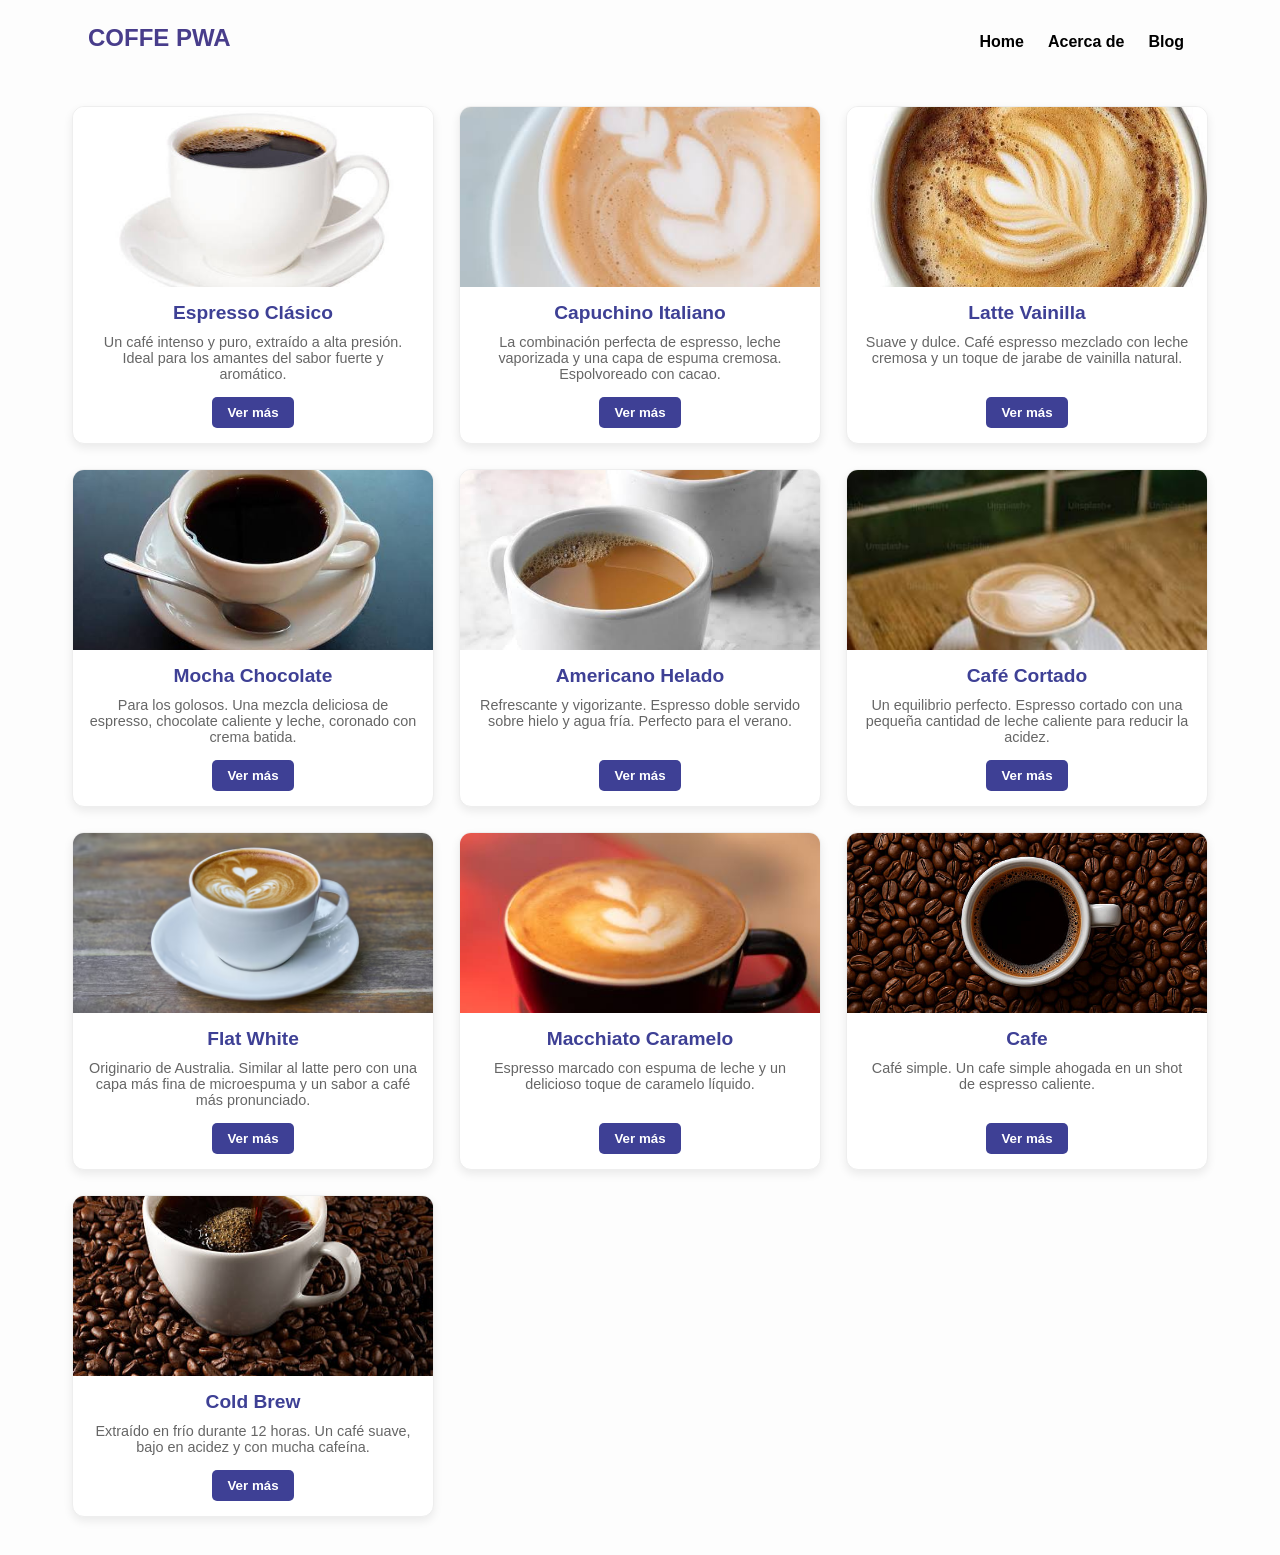
==== index.html @ a1adb663 "Add files via upload" ====
<!DOCTYPE html>
<html lang="es">
<head>
    <meta charset="UTF-8">
    <meta name="viewport" content="width=device-width, initial-scale=1.0">
    <meta http-equiv="X-UA-Compatible" content="ie=edge">

    <link rel="stylesheet" href="css/style.css">
    <link rel="manifest" href="manifest.json">

    <!-- Iconos Apple -->
    <link rel="apple-touch-icon" href="imagenes/icons/icon-72x72.png">
    <link rel="apple-touch-icon" href="imagenes/icons/icon-96x96.png">
    <link rel="apple-touch-icon" href="imagenes/icons/icon-128x128.png">
    <link rel="apple-touch-icon" href="imagenes/icons/icon-144x144.png">
    <link rel="apple-touch-icon" href="imagenes/icons/icon-152x152.png">
    <link rel="apple-touch-icon" href="imagenes/icons/icon-192x192.png">
    <link rel="apple-touch-icon" href="imagenes/icons/icon-384x384.png">
    <link rel="apple-touch-icon" href="imagenes/icons/icon-512x512.png">

    <meta name="apple-mobile-web-app-status-bar-style" content="default">
    <title>Coffe PWA</title>
</head>

<body>

    <main>
        <!-- BARRA DE NAVEGACIÓN -->
        <nav>
            <h1>COFFE PWA</h1>
            <ul class="menu">
                <li>Home</li>
                <li>Acerca de</li>
                <li>Blog</li>
            </ul>
        </nav>

        <!-- CONTENEDOR DE LAS TARJETAS -->
        <section id="contenedor-cafes" class="conteiner">
            <!-- JavaScript insertará las cards aquí -->
        </section>
    </main>

    <script src="js/app.js"></script>
    <script>
    if ('serviceWorker' in navigator) {
        window.addEventListener('load', () => {
            navigator.serviceWorker.register('./serviceworker.js')
                .then(registro => {
                    console.log('Service Worker registrado correctamente');
                })
                .catch(error => {
                    console.log('Error al registrar el Service Worker:', error);
                });
        });
    }
    </script>

</body>
</html>
---- css/style.css ----
* {
    margin: 0;
    padding: 0;
    box-sizing: border-box;
}

body {
    background-color: #fdfdfd;
    font-family: 'Nunito', sans-serif; 
    font-size: 1rem;
}

main {
    max-width: 1200px; 
    margin: auto;
    padding: 0.5rem 2rem; 
}

/* --- BARRA DE NAVEGACIÓN --- */
nav {
    display: flex;
    justify-content: space-between;
    align-items: center;
    padding: 1rem 0;
}

ul {
    list-style: none;
    display: flex;
}

li {
    margin-right: 1.5rem; 
    cursor: pointer;
    font-weight: bold;
}

h1 {
    color: darkslateblue;
    margin-bottom: 0.5rem;
    margin-left: 1rem;
}

/* --- CONTENEDOR DE LAS TARJETAS (GRID) --- */
.conteiner {
    display: grid;
    grid-template-columns: repeat(auto-fill, minmax(280px, 1fr));
    gap: 25px;
    padding: 30px 0;
    justify-content: center;
}

/* --- ESTILOS DE LA TARJETA (CARD) --- */
.card {
    background-color: white;
    border-radius: 12px;
    box-shadow: 0 4px 10px rgba(0, 0, 0, 0.08);
    overflow: hidden;
    transition: transform 0.2s ease, box-shadow 0.2s ease;
    display: flex;
    flex-direction: column;
    border: 1px solid #eee;
}

.card:hover {
    transform: translateY(-5px);
    box-shadow: 0 8px 15px rgba(0, 0, 0, 0.15);
}

.card img {
    width: 100%;
    height: 180px; 
    object-fit: cover; 
}

.card-content {
    padding: 15px;
    text-align: center;
    display: flex;
    flex-direction: column;
    flex-grow: 1; 
}

.card-content h3 {
    margin-top: 0;
    margin-bottom: 10px;
    color: #3e4095;
    font-size: 1.2rem;
}

.card-content p {
    font-size: 0.9rem;
    color: #666;
    margin-bottom: 15px;
    flex-grow: 1; 
    display: -webkit-box;
    -webkit-line-clamp: 3;
    -webkit-box-orient: vertical;
    overflow: hidden;
}

.btn-ver-mas {
    background-color: #3e4095;
    color: white;
    border: none;
    padding: 8px 15px;
    border-radius: 5px;
    cursor: pointer;
    font-weight: bold;
    transition: background 0.3s;
    align-self: center; 
}

.btn-ver-mas:hover {
    background-color: #2a2b6b;
}

.modal {
    display: none;
    position: fixed;
    z-index: 1000;
    left: 0;
    top: 0;
    width: 100%;
    height: 100%;
    background-color: rgba(0, 0, 0, 0.6); 
    justify-content: center;
    align-items: center;
}

.modal.active {
    display: flex;
}

.modal-content {
    background-color: white;
    padding: 30px;
    border-radius: 15px;
    width: 90%;
    max-width: 500px; 
    text-align: center;
    position: relative;
    box-shadow: 0 10px 30px rgba(0, 0, 0, 0.3);
    animation: aparecer 0.3s ease-out;
}

@keyframes aparecer {
    from { transform: scale(0.8); opacity: 0; }
    to { transform: scale(1); opacity: 1; }
}

.modal-content img {
    width: 100%;
    height: 250px;
    object-fit: cover;
    border-radius: 10px;
    margin-bottom: 15px;
}

.modal-content h2 {
    color: #3e4095;
    margin-top: 0;
}

.modal-content p {
    color: #444;
    line-height: 1.6;
    font-size: 1rem;
}

.close-btn {
    position: absolute;
    top: 10px;
    right: 20px;
    font-size: 30px;
    font-weight: bold;
    color: #aaa;
    cursor: pointer;
}

.close-btn:hover {
    color: #333;
}


/* ============================================
   AISLAMIENTO PARA LA PÁGINA DE DETALLE
   ============================================ */

/* 🔒 Contenedor cuadrado fijo — la imagen se adapta a él */
.detalle-wrapper .mitad-imagen {
    flex: 0 0 180px;
    width: 180px;
    height: 180px;
    min-width: 180px;
    min-height: 180px;
    max-width: 180px;
    max-height: 180px;
    overflow: hidden;
    display: flex;
    justify-content: center;
    align-items: center;
    border-radius: 16px;
    background: #f5f5f5;
    box-shadow: 0 4px 12px rgba(0, 0, 0, 0.08);
}

/* 🔥 La imagen se ajusta EXACTAMENTE al contenedor */
.detalle-wrapper .mitad-imagen > img#detalle-img {
    width: 100% !important;
    height: 100% !important;
    min-width: 100% !important;
    min-height: 100% !important;
    max-width: 100% !important;
    max-height: 100% !important;
    object-fit: cover !important;
    object-position: center !important;
    display: block !important;
    margin: 0 !important;
    padding: 0 !important;
    border-radius: 0 !important;
}

/* Reset de h1/h2/h3 dentro del detalle */
.detalle-wrapper h1,
.detalle-wrapper h2,
.detalle-wrapper h3 {
    margin-left: 0;
}

/* Reset de listas dentro del detalle */
.detalle-wrapper ul {
    display: block;
    padding: 0;
    margin: 0;
}

.detalle-wrapper li {
    margin-right: 0;
    cursor: default;
}

/* Responsive */
@media (max-width: 600px) {
    .detalle-wrapper .mitad-imagen {
        flex: 0 0 auto;
        width: 150px;
        height: 150px;
        min-width: 150px;
        min-height: 150px;
        max-width: 150px;
        max-height: 150px;
    }
}
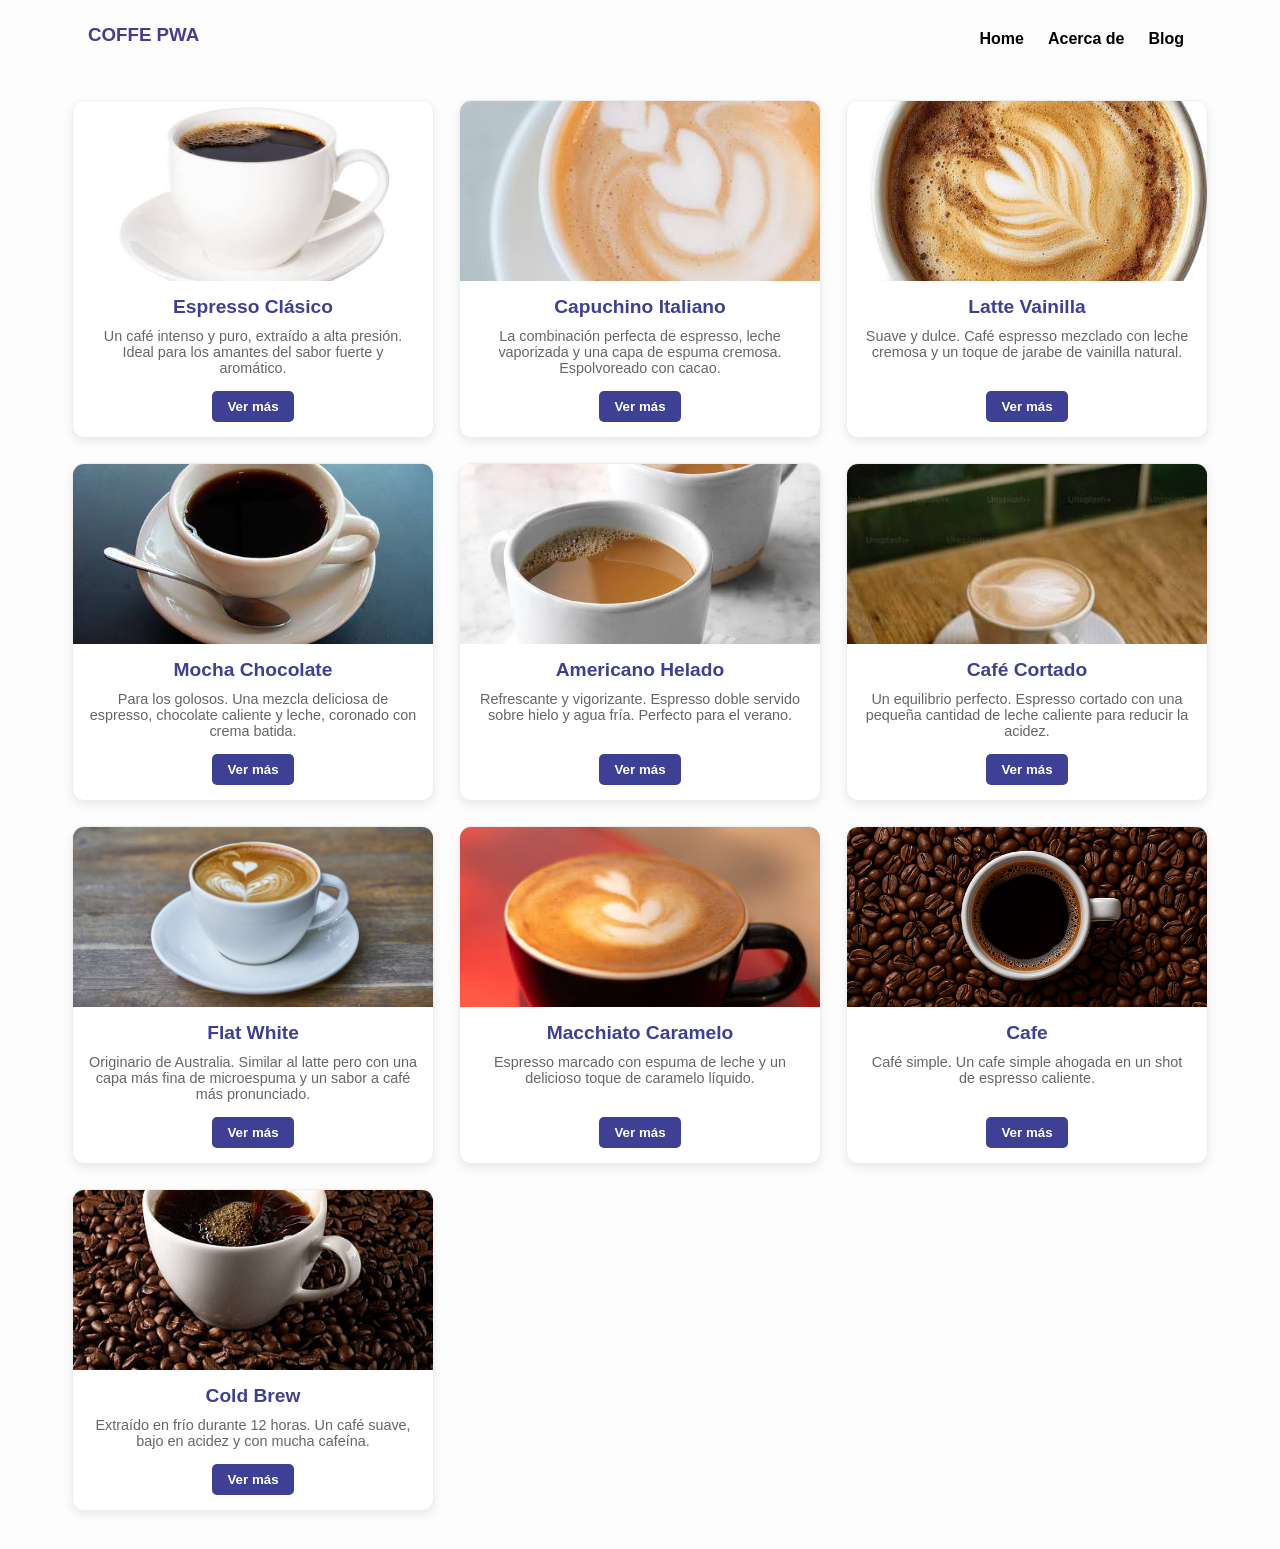
==== commit dfcdab1a: "Add files via upload" ====
--- a/index.html
+++ b/index.html
@@ -20,25 +20,197 @@
 
     <meta name="apple-mobile-web-app-status-bar-style" content="default">
     <title>Coffe PWA</title>
+
+    <style>
+        /* Estilos del detalle (integrados aquí) */
+        .detalle-wrapper {
+            max-width: 820px;
+            margin: 0 auto;
+            background: #fff;
+            border-radius: 20px;
+            padding: 40px;
+            box-shadow: 0 4px 24px rgba(0, 0, 0, 0.06);
+        }
+
+        .fila-superior {
+            display: flex;
+            gap: 32px;
+            align-items: center;
+            margin-bottom: 36px;
+            padding-bottom: 32px;
+            border-bottom: 1px solid #f0f0f0;
+        }
+
+        .mitad-imagen {
+            flex: 0 0 180px;
+            width: 180px;
+            height: 180px;
+            border-radius: 16px;
+            overflow: hidden;
+            display: flex;
+            justify-content: center;
+            align-items: center;
+            background: #f5f5f5;
+        }
+
+        .mitad-imagen img {
+            width: 100%;
+            height: 100%;
+            object-fit: cover;
+        }
+
+        .mitad-descripcion { flex: 1; min-width: 0; }
+        .mitad-descripcion h1 { margin: 0 0 6px 0; color: #1a1a1a; font-size: 1.65rem; }
+        .detalle-precio { font-size: 1.4rem; color: #b06b2c; font-weight: 600; margin: 0 0 14px 0; }
+        .detalle-desc { color: #666; font-size: 0.95rem; line-height: 1.6; margin: 0; }
+
+        .seccion { margin-bottom: 28px; }
+        .seccion-titulo {
+            font-size: 0.78rem;
+            font-weight: 700;
+            text-transform: uppercase;
+            letter-spacing: 1.2px;
+            margin: 0 0 12px 0;
+            color: #999;
+        }
+        .seccion-texto { color: #555; font-size: 0.92rem; line-height: 1.7; margin: 0; }
+
+        .detalle-datos {
+            display: grid;
+            grid-template-columns: repeat(2, 1fr);
+            gap: 1px;
+            background: #f0f0f0;
+            border-radius: 12px;
+            overflow: hidden;
+            list-style: none;
+            padding: 0;
+            margin: 0;
+        }
+        .detalle-datos li {
+            background: #fafafa;
+            padding: 14px 18px;
+            display: flex;
+            flex-direction: column;
+            gap: 4px;
+        }
+        .detalle-datos li span:first-child {
+            color: #999; font-size: 0.72rem; font-weight: 600;
+            text-transform: uppercase; letter-spacing: 0.8px;
+        }
+        .detalle-datos li span:last-child { color: #1a1a1a; font-size: 0.95rem; font-weight: 500; }
+
+        .lista-ingredientes {
+            list-style: none; padding: 0; margin: 0;
+            display: flex; flex-wrap: wrap; gap: 8px;
+        }
+        .lista-ingredientes li {
+            padding: 8px 14px; background: #fafafa; border: 1px solid #eee;
+            border-radius: 20px; color: #555; font-size: 0.85rem;
+        }
+
+        .btn-volver {
+            display: inline-block; padding: 12px 24px; background: #1a1a1a;
+            color: #fff; text-decoration: none; border-radius: 10px;
+            font-size: 0.9rem; font-weight: 500; transition: background 0.2s ease;
+            margin-top: 8px; cursor: pointer; border: none;
+        }
+        .btn-volver:hover { background: #b06b2c; }
+
+        /* Ocultar la vista de detalle por defecto */
+        #vista-detalle { display: none; }
+        #vista-detalle.activa { display: block; }
+        #vista-catalogo.oculta { display: none; }
+
+        /* Encabezado pequeño de la vista detalle */
+        .detalle-header {
+            max-width: 820px;
+            margin: 0 auto 20px auto;
+            padding: 0 4px;
+        }
+        .detalle-header h2 {
+            color: #1a1a1a;
+            font-size: 1.1rem;
+            font-weight: 600;
+            margin: 0;
+        }
+
+        @media (max-width: 600px) {
+            .detalle-wrapper { padding: 24px; border-radius: 16px; }
+            .fila-superior { flex-direction: column; align-items: flex-start; gap: 20px; }
+            .mitad-imagen { width: 150px; height: 150px; flex: 0 0 150px; }
+            .detalle-datos { grid-template-columns: 1fr; }
+        }
+    </style>
 </head>
 
 <body>
 
     <main>
-        <!-- BARRA DE NAVEGACIÓN -->
-        <nav>
-            <h1>COFFE PWA</h1>
-            <ul class="menu">
-                <li>Home</li>
-                <li>Acerca de</li>
-                <li>Blog</li>
-            </ul>
-        </nav>
-
-        <!-- CONTENEDOR DE LAS TARJETAS -->
-        <section id="contenedor-cafes" class="conteiner">
-            <!-- JavaScript insertará las cards aquí -->
+
+        <!-- ================= VISTA CATÁLOGO ================= -->
+        <section id="vista-catalogo">
+
+            <!-- BARRA DE NAVEGACIÓN (SOLO VISIBLE EN EL CATÁLOGO) -->
+            <nav>
+                <h1>COFFE PWA</h1>
+                <ul class="menu">
+                    <li>Home</li>
+                    <li>Acerca de</li>
+                    <li>Blog</li>
+                </ul>
+            </nav>
+
+            <section id="contenedor-cafes" class="conteiner">
+                <!-- JavaScript insertará las cards aquí -->
+            </section>
+
         </section>
+
+        <!-- ================= VISTA DETALLE ================= -->
+        <section id="vista-detalle">
+
+            <!-- Encabezado pequeño de la vista detalle -->
+            <div class="detalle-header">
+                <h2>☕ Detalle del producto</h2>
+            </div>
+
+            <div class="detalle-wrapper">
+                <div class="fila-superior">
+                    <div class="mitad-imagen">
+                        <img id="detalle-img" src="" alt="Café">
+                    </div>
+                    <div class="mitad-descripcion">
+                        <h1 id="detalle-nombre">Cargando...</h1>
+                        <p class="detalle-precio" id="detalle-precio"></p>
+                        <p class="detalle-desc" id="detalle-desc"></p>
+                    </div>
+                </div>
+
+                <div class="seccion">
+                    <h2 class="seccion-titulo">Descripción detallada</h2>
+                    <p class="seccion-texto" id="detalle-desclarga"></p>
+                </div>
+
+                <div class="seccion">
+                    <h2 class="seccion-titulo">Información del producto</h2>
+                    <ul class="detalle-datos">
+                        <li><span>Tamaño</span><span id="detalle-tamanio"></span></li>
+                        <li><span>Origen</span><span id="detalle-origen"></span></li>
+                        <li><span>Intensidad</span><span id="detalle-intensidad"></span></li>
+                        <li><span>Cafeína</span><span id="detalle-cafeina"></span></li>
+                    </ul>
+                </div>
+
+                <div class="seccion">
+                    <h2 class="seccion-titulo">Ingredientes</h2>
+                    <ul class="lista-ingredientes" id="detalle-ingredientes"></ul>
+                </div>
+
+                <button id="btn-volver" class="btn-volver">← Volver al inicio</button>
+            </div>
+
+        </section>
+
     </main>
 
     <script src="js/app.js"></script>
@@ -46,12 +218,8 @@
     if ('serviceWorker' in navigator) {
         window.addEventListener('load', () => {
             navigator.serviceWorker.register('./serviceworker.js')
-                .then(registro => {
-                    console.log('Service Worker registrado correctamente');
-                })
-                .catch(error => {
-                    console.log('Error al registrar el Service Worker:', error);
-                });
+                .then(() => console.log('Service Worker registrado'))
+                .catch(error => console.log('Error SW:', error));
         });
     }
     </script>
